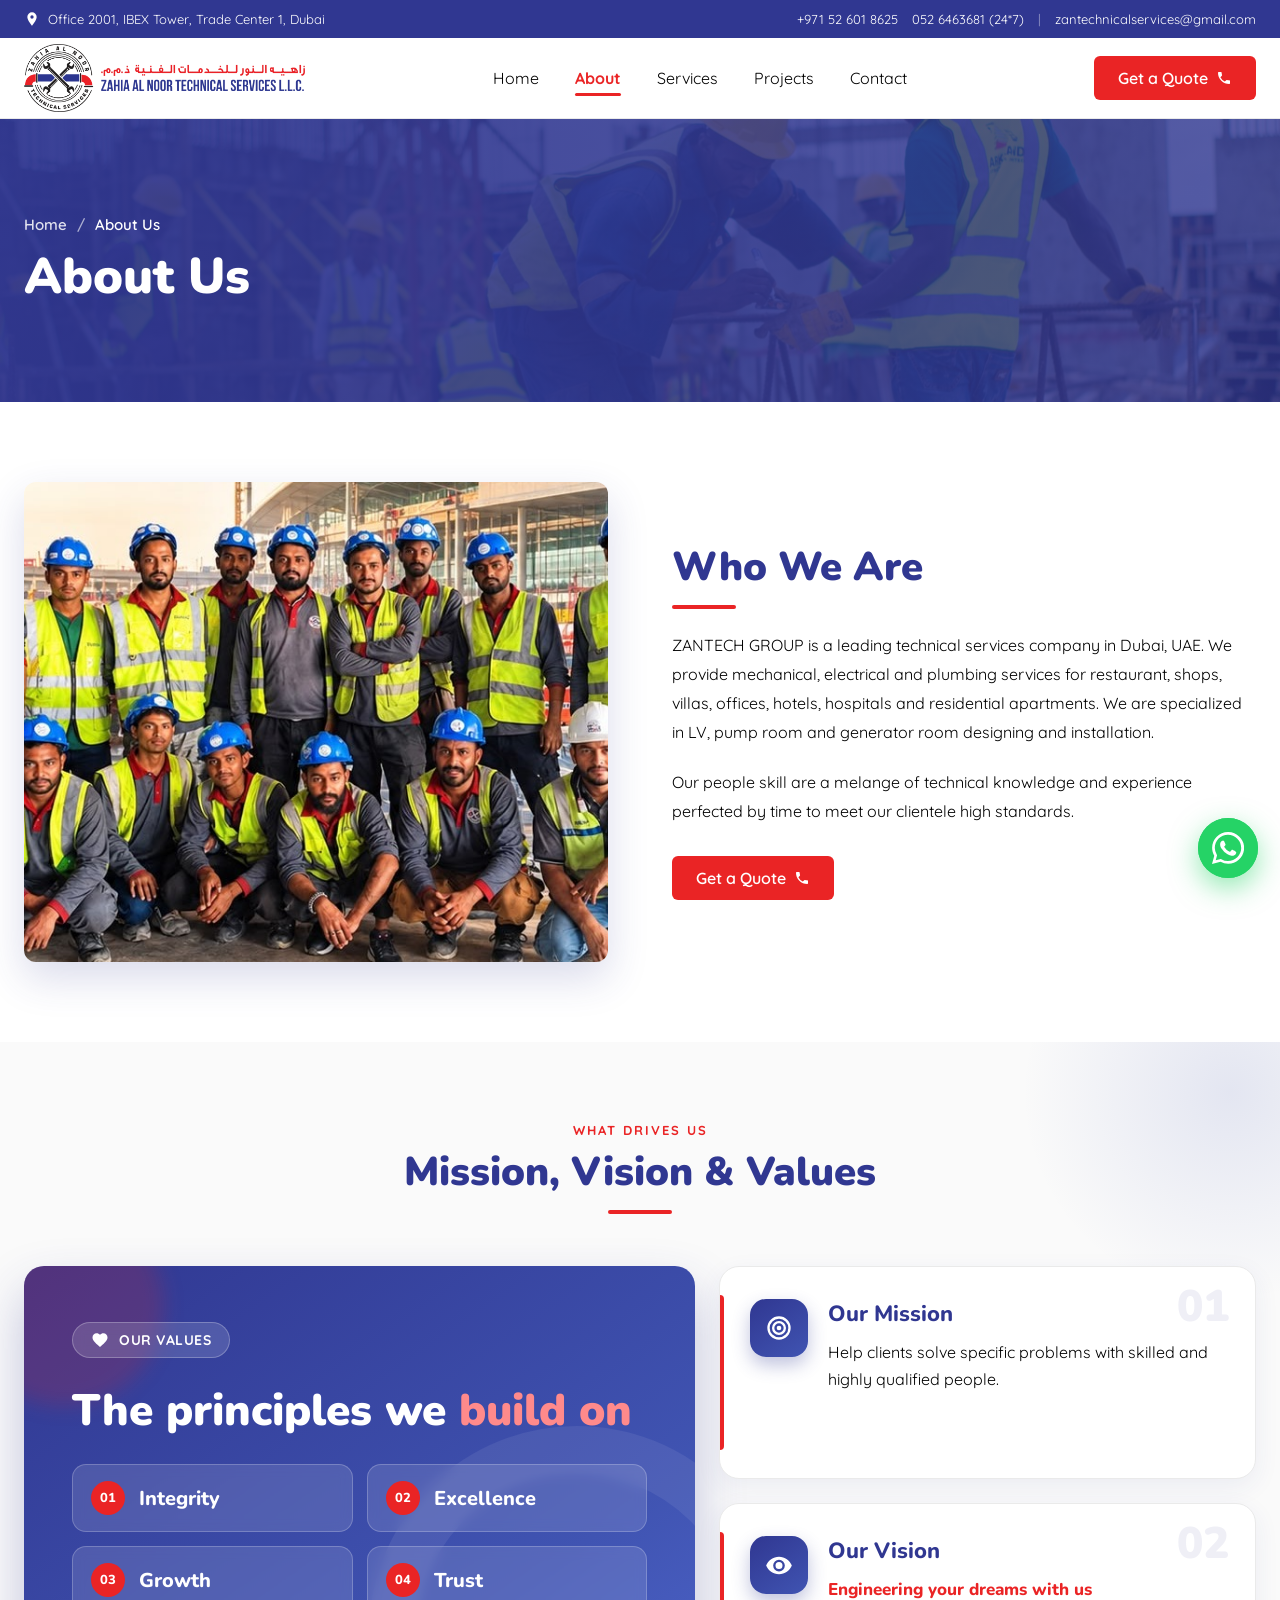
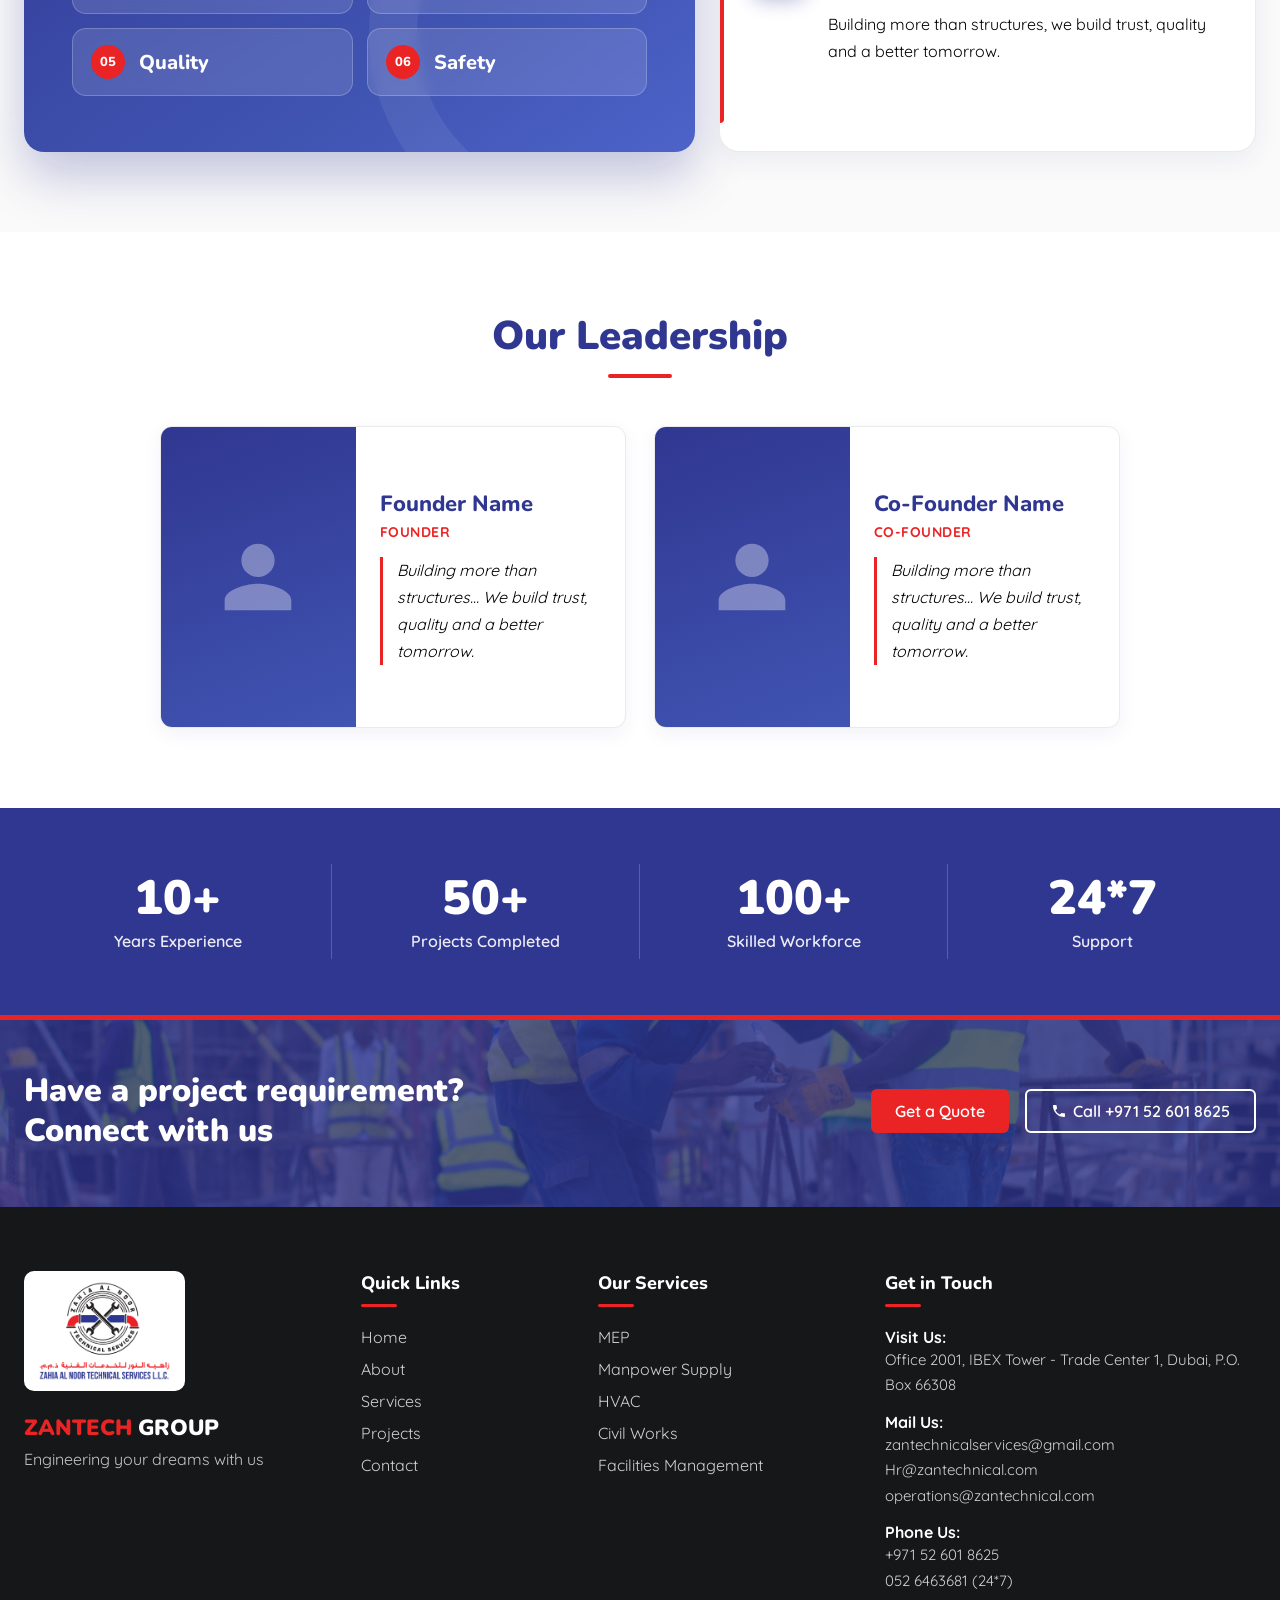
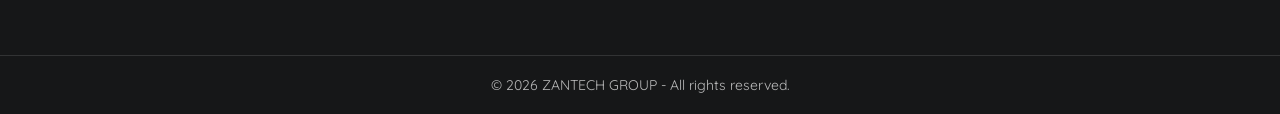
==== about.html @ af5ba71d "Add ZANTECH GROUP website: home, about, services, projects, contact pages Co-Authored-By: Claude Son" ====
<!DOCTYPE html>
<html lang="en">
<head>
  <meta charset="UTF-8">
  <meta name="viewport" content="width=device-width, initial-scale=1">
  <title>About Us | ZANTECH GROUP</title>
  <link rel="preconnect" href="https://fonts.googleapis.com">
  <link rel="preconnect" href="https://fonts.gstatic.com" crossorigin>
  <link href="https://fonts.googleapis.com/css2?family=Nunito:wght@800;900&family=Quicksand:wght@400;600;700&display=swap" rel="stylesheet">
  <link rel="stylesheet" href="home.css">
  <link rel="stylesheet" href="about.css">
</head>
<body>

  <!-- TOP UTILITY BAR -->
  <div class="topbar">
    <div class="container topbar-inner">
      <div class="topbar-left">
        <svg viewBox="0 0 24 24" aria-hidden="true"><path d="M12 2a7 7 0 0 0-7 7c0 5 7 13 7 13s7-8 7-13a7 7 0 0 0-7-7zm0 9.5A2.5 2.5 0 1 1 12 6.5a2.5 2.5 0 0 1 0 5z"/></svg>
        <span>Office 2001, IBEX Tower, Trade Center 1, Dubai</span>
      </div>
      <div class="topbar-right">
        <a href="tel:+971526018625">+971 52 601 8625</a>
        <a href="tel:0526463681">052 6463681 (24*7)</a>
        <span class="sep">|</span>
        <a href="mailto:zantechnicalservices@gmail.com">zantechnicalservices@gmail.com</a>
      </div>
      <a class="topbar-mobile" href="tel:+971526018625">
        <svg viewBox="0 0 24 24" aria-hidden="true"><path d="M6.6 10.8a15 15 0 0 0 6.6 6.6l2.2-2.2a1 1 0 0 1 1-.25 11.4 11.4 0 0 0 3.6.57 1 1 0 0 1 1 1V20a1 1 0 0 1-1 1A17 17 0 0 1 3 4a1 1 0 0 1 1-1h3.5a1 1 0 0 1 1 1c0 1.25.2 2.45.57 3.6a1 1 0 0 1-.25 1z"/></svg>
        +971 52 601 8625
      </a>
    </div>
  </div>

  <!-- MAIN NAVBAR -->
  <header class="navbar">
    <div class="container nav-inner">

      <button class="hamburger" id="openMenu" aria-label="Open menu" aria-controls="drawer" aria-expanded="false">
        <span></span><span></span><span></span>
      </button>

      <a href="home.html" class="brand" aria-label="ZANTECH GROUP home">
        <img src="images/Zahia_Al_noor_Logo_Horizontal.png" alt="Zahia Al Noor Technical Services L.L.C." class="logo">
      </a>

      <nav class="menu" aria-label="Main">
        <a href="home.html">Home</a>
        <a href="about.html" class="active">About</a>
        <a href="services.html">Services</a>
        <a href="projects.html">Projects</a>
        <a href="contact.html">Contact</a>
      </nav>

      <a href="contact.html" class="cta">
        <span>Get a Quote</span>
        <svg viewBox="0 0 24 24" aria-hidden="true"><path d="M6.6 10.8a15 15 0 0 0 6.6 6.6l2.2-2.2a1 1 0 0 1 1-.25 11.4 11.4 0 0 0 3.6.57 1 1 0 0 1 1 1V20a1 1 0 0 1-1 1A17 17 0 0 1 3 4a1 1 0 0 1 1-1h3.5a1 1 0 0 1 1 1c0 1.25.2 2.45.57 3.6a1 1 0 0 1-.25 1z"/></svg>
      </a>
    </div>
  </header>

  <!-- PAGE BANNER -->
  <section class="page-banner" style="--img:url('images/slide-1-mep.jpg')">
    <div class="container">
      <nav class="crumbs" aria-label="Breadcrumb"><a href="home.html">Home</a><span>/</span>About Us</nav>
      <h1>About Us</h1>
    </div>
  </section>

  <!-- WHO WE ARE -->
  <section class="who">
    <div class="container who-grid">
      <div class="who-img"><img src="images/team-sharjah.jpg" alt="ZANTECH team in safety vests and helmets at Sharjah International Airport" loading="lazy"></div>
      <div class="who-copy">
        <h2 class="sec-title left">Who We Are</h2>
        <span class="underline left"></span>
        <p>ZANTECH GROUP is a leading technical services company in Dubai, UAE. We provide mechanical, electrical and plumbing services for restaurant, shops, villas, offices, hotels, hospitals and residential apartments. We are specialized in LV, pump room and generator room designing and installation.</p>
        <p>Our people skill are a melange of technical knowledge and experience perfected by time to meet our clientele high standards.</p>
        <a href="contact.html" class="cta"><span>Get a Quote</span><svg viewBox="0 0 24 24" aria-hidden="true"><path d="M6.6 10.8a15 15 0 0 0 6.6 6.6l2.2-2.2a1 1 0 0 1 1-.25 11.4 11.4 0 0 0 3.6.57 1 1 0 0 1 1 1V20a1 1 0 0 1-1 1A17 17 0 0 1 3 4a1 1 0 0 1 1-1h3.5a1 1 0 0 1 1 1c0 1.25.2 2.45.57 3.6a1 1 0 0 1-.25 1z"/></svg></a>
      </div>
    </div>
  </section>

  <!-- MISSION VISION VALUES -->
  <section class="mvv">
    <div class="container">
      <span class="eyebrow">What drives us</span>
      <h2 class="sec-title">Mission, Vision &amp; Values</h2>
      <span class="underline"></span>

      <div class="mvv-modern">

        <article class="vision-feature">
          <span class="v-label"><svg viewBox="0 0 24 24" aria-hidden="true"><path d="M12 21.35 10.55 20C5.4 15.24 2 12.1 2 8.5 2 5.4 4.4 3 7.5 3c1.74 0 3.41.81 4.5 2.09C13.09 3.81 14.76 3 16.5 3 19.6 3 22 5.4 22 8.5c0 3.6-3.4 6.74-8.55 11.5z"/></svg>Our Values</span>
          <h3>The principles we <em>build on</em></h3>
          <ul class="values-grid">
            <li><span>01</span>Integrity</li>
            <li><span>02</span>Excellence</li>
            <li><span>03</span>Growth</li>
            <li><span>04</span>Trust</li>
            <li><span>05</span>Quality</li>
            <li><span>06</span>Safety</li>
          </ul>
        </article>

        <article class="mv-card">
          <span class="mv-num">01</span>
          <div class="mv-icon"><svg viewBox="0 0 24 24" aria-hidden="true"><path d="M12 2a10 10 0 1 0 10 10A10 10 0 0 0 12 2zm0 18a8 8 0 1 1 8-8 8 8 0 0 1-8 8zm0-14a6 6 0 1 0 6 6 6 6 0 0 0-6-6zm0 10a4 4 0 1 1 4-4 4 4 0 0 1-4 4zm0-6a2 2 0 1 0 2 2 2 2 0 0 0-2-2z"/></svg></div>
          <div>
            <h3>Our Mission</h3>
            <p>Help clients solve specific problems with skilled and highly qualified people.</p>
          </div>
        </article>

        <article class="mv-card">
          <span class="mv-num">02</span>
          <div class="mv-icon"><svg viewBox="0 0 24 24" aria-hidden="true"><path d="M12 5C7 5 2.7 8.1 1 12.5 2.7 16.9 7 20 12 20s9.3-3.1 11-7.5C21.3 8.1 17 5 12 5zm0 12.5a5 5 0 1 1 5-5 5 5 0 0 1-5 5zm0-8a3 3 0 1 0 3 3 3 3 0 0 0-3-3z"/></svg></div>
          <div>
            <h3>Our Vision</h3>
            <p class="lead">Engineering your dreams with us</p>
            <p>Building more than structures, we build trust, quality and a better tomorrow.</p>
          </div>
        </article>

      </div>
    </div>
  </section>

  <!-- LEADERSHIP -->
  <section class="leaders">
    <div class="container">
      <h2 class="sec-title">Our Leadership</h2>
      <span class="underline"></span>
      <div class="leader-grid">
        <article class="leader-card">
          <div class="leader-photo" style="--img:url('images/leader-1.jpg')">
            <svg viewBox="0 0 24 24" aria-hidden="true"><path d="M12 12a5 5 0 1 0-5-5 5 5 0 0 0 5 5zm0 2c-3.3 0-10 1.700-10 5v3h20v-3c0-3.300-6.700-5-10-5z"/></svg>
          </div>
          <div class="leader-body">
            <h3>Founder Name</h3>
            <span class="leader-role">Founder</span>
            <blockquote>Building more than structures&hellip; We build trust, quality and a better tomorrow.</blockquote>
          </div>
        </article>
        <article class="leader-card">
          <div class="leader-photo" style="--img:url('images/leader-2.jpg')">
            <svg viewBox="0 0 24 24" aria-hidden="true"><path d="M12 12a5 5 0 1 0-5-5 5 5 0 0 0 5 5zm0 2c-3.3 0-10 1.700-10 5v3h20v-3c0-3.300-6.700-5-10-5z"/></svg>
          </div>
          <div class="leader-body">
            <h3>Co-Founder Name</h3>
            <span class="leader-role">Co-Founder</span>
            <blockquote>Building more than structures&hellip; We build trust, quality and a better tomorrow.</blockquote>
          </div>
        </article>
      </div>
    </div>
  </section>

  <!-- STATS STRIP -->
  <section class="stats">
    <div class="container stats-grid">
      <div class="stat"><strong>10+</strong><span>Years Experience</span></div>
      <div class="stat"><strong>50+</strong><span>Projects Completed</span></div>
      <div class="stat"><strong>100+</strong><span>Skilled Workforce</span></div>
      <div class="stat"><strong>24*7</strong><span>Support</span></div>
    </div>
  </section>

  <!-- CONTACT CTA BANNER -->
  <section class="cta-banner">
    <div class="container cta-banner-inner">
      <h2>Have a project requirement? <span>Connect with us</span></h2>
      <div class="cta-banner-btns">
        <a href="contact.html" class="cta"><span>Get a Quote</span></a>
        <a href="tel:+971526018625" class="btn-outline"><svg viewBox="0 0 24 24" aria-hidden="true"><path d="M6.6 10.8a15 15 0 0 0 6.6 6.6l2.2-2.2a1 1 0 0 1 1-.25 11.4 11.4 0 0 0 3.6.57 1 1 0 0 1 1 1V20a1 1 0 0 1-1 1A17 17 0 0 1 3 4a1 1 0 0 1 1-1h3.5a1 1 0 0 1 1 1c0 1.25.2 2.45.57 3.6a1 1 0 0 1-.25 1z"/></svg>&nbsp;Call +971 52 601 8625</a>
      </div>
    </div>
  </section>

  <!-- FOOTER -->
  <footer class="footer">
    <div class="container footer-grid">
      <div class="f-col f-brand">
        <a href="home.html" class="f-logo"><img src="images/Zahia_Al_noor_Logo.png" alt="Zahia Al Noor Technical Services L.L.C."></a>
        <h3 class="f-name"><span class="red">ZANTECH</span> GROUP</h3>
        <p>Engineering your dreams with us</p>
      </div>
      <div class="f-col">
        <h4>Quick Links</h4>
        <ul>
          <li><a href="home.html">Home</a></li>
          <li><a href="about.html">About</a></li>
          <li><a href="services.html">Services</a></li>
          <li><a href="projects.html">Projects</a></li>
          <li><a href="contact.html">Contact</a></li>
        </ul>
      </div>
      <div class="f-col">
        <h4>Our Services</h4>
        <ul>
          <li><a href="services.html">MEP</a></li>
          <li><a href="services.html">Manpower Supply</a></li>
          <li><a href="services.html">HVAC</a></li>
          <li><a href="services.html">Civil Works</a></li>
          <li><a href="services.html">Facilities Management</a></li>
        </ul>
      </div>
      <div class="f-col">
        <h4>Get in Touch</h4>
        <div class="f-contact">
          <strong>Visit Us:</strong>
          <p>Office 2001, IBEX Tower - Trade Center 1, Dubai, P.O. Box 66308</p>
          <strong>Mail Us:</strong>
          <p><a href="mailto:zantechnicalservices@gmail.com">zantechnicalservices@gmail.com</a><br>
             <a href="mailto:Hr@zantechnical.com">Hr@zantechnical.com</a><br>
             <a href="mailto:operations@zantechnical.com">operations@zantechnical.com</a></p>
          <strong>Phone Us:</strong>
          <p><a href="tel:+971526018625">+971 52 601 8625</a><br>
             <a href="tel:0526463681">052 6463681 (24*7)</a></p>
        </div>
      </div>
    </div>
    <div class="f-bottom"><div class="container">&copy; 2026 ZANTECH GROUP - All rights reserved.</div></div>
  </footer>

  <!-- FLOATING WHATSAPP -->
  <a href="https://wa.me/971526018625" class="wa-float" target="_blank" rel="noopener" aria-label="Chat on WhatsApp">
    <svg viewBox="0 0 24 24" aria-hidden="true"><path d="M20.5 3.5A11.800 11.800 0 0 0 12 0C5.400 0 .1 5.300.1 11.900c0 2.100.5 4.100 1.600 5.900L0 24l6.400-1.700a11.900 11.900 0 0 0 5.700 1.500h.1c6.500 0 11.900-5.300 11.900-11.900 0-3.200-1.200-6.200-3.600-8.400zM12 21.800a9.900 9.900 0 0 1-5-1.400l-.4-.2-3.800 1 1-3.700-.2-.4a9.800 9.800 0 0 1-1.500-5.200c0-5.400 4.400-9.800 9.900-9.800 2.600 0 5.100 1 7 2.900a9.800 9.800 0 0 1 2.900 7c0 5.400-4.500 9.800-9.900 9.800zm5.400-7.400c-.3-.1-1.800-.9-2-1-.3-.1-.5-.1-.7.1-.2.300-.8 1-.9 1.200-.2.200-.3.200-.6.100a8 8 0 0 1-4-3.500c-.3-.5.300-.5.900-1.600.1-.2 0-.4 0-.5l-.9-2.100c-.2-.5-.5-.5-.7-.5h-.6c-.2 0-.5.100-.8.400-.3.300-1 1-1 2.500s1.100 2.900 1.200 3.100c.2.200 2.100 3.200 5.100 4.500 1.900.8 2.600.9 3.500.7.600-.1 1.800-.7 2-1.400.3-.7.3-1.300.2-1.400-.1-.2-.3-.3-.6-.4z"/></svg>
  </a>

  <!-- MOBILE DRAWER -->
  <div class="overlay" id="overlay"></div>
  <aside class="drawer" id="drawer" aria-hidden="true">
    <div class="drawer-head">
      <img src="images/Zahia_Al_noor_Logo_Horizontal.png" alt="Zahia Al Noor Technical Services L.L.C." class="logo">
      <button class="close" id="closeMenu" aria-label="Close menu">&times;</button>
    </div>
    <nav class="drawer-menu">
      <a href="home.html">Home</a>
      <a href="about.html" class="active">About</a>
      <a href="services.html">Services</a>
      <a href="projects.html">Projects</a>
      <a href="contact.html">Contact</a>
    </nav>
    <a href="contact.html" class="cta cta-full">
      <span>Get a Quote</span>
      <svg viewBox="0 0 24 24" aria-hidden="true"><path d="M6.6 10.8a15 15 0 0 0 6.6 6.6l2.2-2.2a1 1 0 0 1 1-.25 11.4 11.4 0 0 0 3.6.57 1 1 0 0 1 1 1V20a1 1 0 0 1-1 1A17 17 0 0 1 3 4a1 1 0 0 1 1-1h3.5a1 1 0 0 1 1 1c0 1.25.2 2.45.57 3.6a1 1 0 0 1-.25 1z"/></svg>
    </a>
  </aside>

  <script>
    const drawer = document.getElementById('drawer');
    const overlay = document.getElementById('overlay');
    const openBtn = document.getElementById('openMenu');
    function setMenu(open) {
      drawer.classList.toggle('open', open);
      overlay.classList.toggle('open', open);
      drawer.setAttribute('aria-hidden', String(!open));
      openBtn.setAttribute('aria-expanded', String(open));
      document.body.style.overflow = open ? 'hidden' : '';
    }
    openBtn.addEventListener('click', () => setMenu(true));
    document.getElementById('closeMenu').addEventListener('click', () => setMenu(false));
    overlay.addEventListener('click', () => setMenu(false));
    document.addEventListener('keydown', e => { if (e.key === 'Escape') setMenu(false); });
  </script>
</body>
</html>
---- home.css ----
:root {
  --primary: #303791;
  --secondary: #EA2425;
  --accent: #4054B2;
  --text: #000;
  --white: #fff;
  --border: #EAEAEA;
  --soft: #FAFAFA;
  --dark: #161718;
}

* { box-sizing: border-box; margin: 0; padding: 0; }
body { font-family: 'Quicksand', sans-serif; font-size: 16px; color: var(--text); background: var(--soft); min-height: 100vh; }
a { text-decoration: none; color: inherit; }
svg { fill: currentColor; width: 16px; height: 16px; flex: none; }
.container { max-width: 1280px; margin: 0 auto; padding: 0 24px; }

/* Top bar */
.topbar { background: var(--primary); color: var(--white); font-size: 13px; }
.topbar-inner { display: flex; justify-content: space-between; align-items: center; min-height: 38px; gap: 16px; }
.topbar-left, .topbar-right { display: flex; align-items: center; gap: 14px; }
.topbar-left { gap: 8px; }
.topbar-right a:hover { text-decoration: underline; }
.sep { opacity: .5; }
.topbar-mobile { display: none; align-items: center; gap: 8px; }

/* Navbar */
.navbar { position: sticky; top: 0; z-index: 50; background: var(--white); border-bottom: 1px solid var(--border); }
.nav-inner { display: flex; align-items: center; justify-content: space-between; height: 80px; overflow: visible; gap: 24px; }

.brand { display: flex; align-items: center; flex: none; }
.logo { height: 68px; width: auto; display: block; }

.menu { display: flex; align-items: center; gap: 36px; }
.menu a { position: relative; display: inline-flex; align-items: center; gap: 4px; padding: 8px 0; font-weight: 400; color: var(--text); transition: color .2s; }
.menu a:hover { color: var(--primary); font-weight: 800; }
.menu a.active { color: var(--secondary); font-weight: 800; }
.menu a.active::after { content: ""; position: absolute; left: 0; right: 0; bottom: 0; height: 3px; background: var(--secondary); border-radius: 2px; }
.menu a.active:hover { color: var(--secondary); }

.cta { display: inline-flex; align-items: center; justify-content: center; gap: 8px; background: var(--secondary); color: var(--white); font-weight: 600; padding: 12px 24px; border-radius: 6px; white-space: nowrap; transition: background .2s; }
.cta:hover { background: var(--primary); }

.hamburger { display: none; background: none; border: 0; width: 44px; height: 44px; cursor: pointer; flex-direction: column; justify-content: center; align-items: center; gap: 5px; }
.hamburger span { width: 24px; height: 2px; background: var(--primary); border-radius: 2px; }

/* Drawer */
.overlay { position: fixed; inset: 0; background: rgba(22,23,24,.5); opacity: 0; visibility: hidden; transition: .3s; z-index: 90; }
.overlay.open { opacity: 1; visibility: visible; }
.drawer { position: fixed; top: 0; right: 0; height: 100%; width: min(320px, 85vw); background: var(--white); z-index: 100; transform: translateX(100%); transition: transform .3s ease; display: flex; flex-direction: column; padding: 20px 24px 24px; }
.drawer.open { transform: none; }
.drawer-head { display: flex; justify-content: space-between; align-items: center; padding-bottom: 16px; border-bottom: 1px solid var(--border); }
.drawer-head .close { background: none; border: 0; font-size: 34px; line-height: 1; cursor: pointer; color: var(--dark); }
.drawer-menu { display: flex; flex-direction: column; margin-top: 8px; flex: 1; }
.drawer-menu a { padding: 16px 0; border-bottom: 1px solid var(--border); font-size: 17px; }
.drawer-menu a:hover { color: var(--primary); font-weight: 800; }
.drawer-menu a.active { color: var(--secondary); font-weight: 800; }
.cta-full { width: 100%; }

/* Tablet */
@media (max-width: 1024px) {
  .container { padding: 0 20px; }
  .topbar-left { display: none; }
  .topbar-inner { justify-content: flex-end; }
  .nav-inner { gap: 12px; }
  .logo { height: 58px; }
  .menu { gap: 20px; font-size: 15px; }
  .cta { padding: 10px 16px; font-size: 15px; }
}

/* Small tablet: menu collapses into the drawer, CTA stays visible */
@media (max-width: 991px) {
  .hamburger { display: flex; margin-left: -10px; }
  .menu { display: none; }
  .brand { margin-right: auto; }
}

/* Mobile */
@media (max-width: 767px) {
  .topbar-left, .topbar-right { display: none; }
  .topbar-mobile { display: inline-flex; margin: 0 auto; }
  .topbar-inner { min-height: 34px; }
  .nav-inner { height: 64px; position: relative; justify-content: center; }
  .hamburger { position: absolute; left: 12px; margin-left: 0; }
  .navbar .cta { display: none; }
  .brand { margin: 0 auto; }
  .logo { height: 50px; }
}

/* ===== HERO SLIDER ===== */
.hero { position: relative; height: calc(100vh - 118px); min-height: 560px; max-height: 760px; overflow: hidden; background: var(--primary); }
.slides, .slide { position: absolute; inset: 0; }
.slide { opacity: 0; visibility: hidden; transition: opacity .8s ease, visibility .8s; background: linear-gradient(135deg, #303791, #4054B2 60%, #161718); }
.slide::before { content: ""; position: absolute; inset: 0; background-image: var(--img); background-size: cover; background-position: center; transform: scale(1.06); transition: transform 6s ease-out; }
.slide::after { content: ""; position: absolute; inset: 0; background: linear-gradient(90deg, rgba(48,55,145,.92) 0%, rgba(48,55,145,.78) 40%, rgba(48,55,145,0) 100%); }
.slide.active { opacity: 1; visibility: visible; z-index: 1; }
.slide.active::before { transform: scale(1); }
.slide-inner { position: relative; z-index: 2; height: 100%; display: flex; align-items: center; }
.slide-copy { width: 50%; color: var(--white); padding-bottom: 40px; }
.tag { display: inline-block; background: var(--secondary); color: var(--white); font-weight: 700; font-size: 13px; letter-spacing: 1px; text-transform: uppercase; padding: 8px 18px; border-radius: 999px; margin-bottom: 22px; }
.slide-copy h1, .slide-copy h2 { font-family: 'Nunito', sans-serif; font-weight: 900; font-size: 56px; line-height: 1.1; margin-bottom: 20px; }
.slide-copy p { font-size: 16px; line-height: 1.7; max-width: 560px; margin-bottom: 32px; }
.slide-btns { display: flex; gap: 16px; flex-wrap: wrap; }
.btn-outline { display: inline-flex; align-items: center; justify-content: center; border: 2px solid var(--white); color: var(--white); font-weight: 600; padding: 10px 24px; border-radius: 6px; transition: .2s; }
.btn-outline:hover { background: var(--white); color: var(--primary); }
.slide-copy .cta:hover { background: var(--white); color: var(--secondary); }
.slide.active .slide-copy > * { animation: rise .7s ease both; }
.slide.active .slide-copy > :nth-child(2) { animation-delay: .1s; }
.slide.active .slide-copy > :nth-child(3) { animation-delay: .2s; }
.slide.active .slide-copy > :nth-child(4) { animation-delay: .3s; }
@keyframes rise { from { opacity: 0; transform: translateY(20px); } to { opacity: 1; transform: none; } }

.hero-controls { position: absolute; left: 50%; bottom: 32px; transform: translateX(-50%); z-index: 5; display: flex; align-items: center; gap: 12px; width: 100%; max-width: 1280px; }
.arrow { width: 46px; height: 46px; border-radius: 50%; border: 2px solid var(--white); background: transparent; color: var(--white); cursor: pointer; display: grid; place-items: center; transition: .2s; }
.arrow svg { width: 24px; height: 24px; }
.arrow:hover { background: var(--secondary); border-color: var(--secondary); }
.dots { display: flex; gap: 10px; margin-left: 12px; }
.dot { width: 12px; height: 12px; border-radius: 50%; border: 0; background: rgba(255,255,255,.55); cursor: pointer; padding: 0; transition: .2s; }
.dot.active { background: var(--secondary); width: 30px; border-radius: 999px; }

@media (max-width: 1024px) {
  .hero { height: 600px; }
  .slide-copy { width: 65%; }
  .slide-copy h1, .slide-copy h2 { font-size: 44px; }
}
@media (max-width: 767px) {
  .hero { height: clamp(560px, calc(100svh - 98px), 720px); min-height: 560px; max-height: none; }
  .slide::after { background: linear-gradient(180deg, rgba(22,23,24,.72), rgba(48,55,145,.82)); }
  .slide-inner { justify-content: center; text-align: center; }
  .slide-copy { width: 100%; padding: 24px 0 60px; }
  .slide-copy h1, .slide-copy h2 { font-size: 32px; }
  .slide-copy p { font-size: 15px; margin-left: auto; margin-right: auto; margin-bottom: 24px; }
  .slide-btns { flex-direction: column; }
  .slide-btns .cta, .slide-btns .btn-outline { width: 100%; }
  .arrow { display: none; }
  .hero-controls { justify-content: center; bottom: 20px; }
  .dots { margin-left: 0; }
}

.slide-1::before { background-position: 70% center; }
.slide-3::before { background-position: 70% center; }

/* ===== SHARED SECTION HEADINGS ===== */
.sec-title { font-family: 'Nunito', sans-serif; font-weight: 900; color: var(--primary); font-size: 40px; line-height: 1.2; text-align: center; }
.underline { display: block; width: 64px; height: 4px; background: var(--secondary); border-radius: 2px; margin: 14px auto 0; }
.sec-sub { text-align: center; color: var(--text); margin-top: 18px; }

/* ===== SISTER CONCERNS ===== */
.concerns { background: var(--white); padding: 80px 0; text-align: center; }
.concern-strip { list-style: none; display: flex; justify-content: space-between; align-items: center; gap: 24px; margin-top: 44px; }
.concern-strip li { flex: 1; display: flex; justify-content: center; }
.wm { font-family: 'Nunito', sans-serif; font-weight: 900; font-size: 30px; color: #9a9a9a; filter: grayscale(1); opacity: .85; transition: .25s; display: inline-flex; flex-direction: column; align-items: center; line-height: 1.1; letter-spacing: 1px; }
.wm small { font-size: 11px; font-weight: 700; letter-spacing: .5px; }
.wm-zehak { font-weight: 800; letter-spacing: 0; }
.wm-g { font-size: 36px; }
.concern-strip li:hover .wm { color: var(--primary); opacity: 1; }

/* ===== SERVICES ===== */
.services { background: var(--soft); padding: 80px 0; }
.service-grid { display: grid; grid-template-columns: repeat(5, 1fr); gap: 20px; margin-top: 48px; }
.svc-card { background: var(--white); border: 1px solid var(--border); border-radius: 12px; padding: 24px; box-shadow: 0 6px 20px rgba(48,55,145,.06); display: flex; flex-direction: column; transition: transform .25s, box-shadow .25s; }
.svc-card:hover { transform: translateY(-4px); box-shadow: 0 12px 28px rgba(48,55,145,.14); }
.svc-icon { width: 56px; height: 56px; border-radius: 50%; background: var(--primary); color: var(--white); display: grid; place-items: center; margin-bottom: 18px; }
.svc-icon svg { width: 26px; height: 26px; }
.svc-card h3 { font-family: 'Nunito', sans-serif; font-weight: 800; color: var(--primary); font-size: 19px; line-height: 1.25; margin-bottom: 10px; }
.svc-card p { font-size: 14px; line-height: 1.6; margin-bottom: 12px; }
.svc-card ul { list-style: none; font-size: 14px; line-height: 1.5; margin-bottom: 20px; flex: 1; }
.svc-card li { position: relative; padding-left: 18px; margin-bottom: 6px; }
.svc-card li::before { content: ""; position: absolute; left: 0; top: .5em; width: 7px; height: 7px; border-radius: 50%; background: var(--secondary); }
.svc-card ul.two-col { display: grid; grid-template-columns: 1fr 1fr; column-gap: 8px; }
.svc-card ul.two-col li { padding-left: 14px; font-size: 13px; }
.svc-card ul.two-col li::before { width: 6px; height: 6px; }
.learn { color: var(--secondary); font-weight: 700; margin-top: auto; }
.learn:hover { text-decoration: underline; }

@media (max-width: 1199px) {
  .service-grid { grid-template-columns: repeat(2, 1fr); }
  .svc-card:last-child { grid-column: 1 / -1; }
  .svc-card ul.two-col li { font-size: 14px; }
}
@media (max-width: 1024px) {
  .concern-strip { gap: 12px; }
  .wm { font-size: 24px; }
  .wm-g { font-size: 28px; }
}
@media (max-width: 767px) {
  .sec-title { font-size: 28px; }
  .concerns, .services { padding: 56px 0; }
  .concern-strip { flex-wrap: wrap; justify-content: center; gap: 28px 0; margin-top: 32px; }
  .concern-strip li { flex: 0 0 50%; }
  .concern-strip li:last-child { flex-basis: 100%; }
  .service-grid { grid-template-columns: 1fr; margin-top: 32px; }
}

/* ===== ABOUT ===== */
.about { background: var(--white); padding: 80px 0; }
.about-grid { display: grid; grid-template-columns: 1fr 1fr; gap: 64px; align-items: center; }
.about-img img { width: 100%; height: 460px; object-fit: cover; border-radius: 12px; display: block; box-shadow: 0 16px 40px rgba(48,55,145,.18); }
.sec-title.left { text-align: left; }
.underline.left { margin-left: 0; margin-right: 0; }
.about-copy p { margin: 24px 0; font-size: 16px; line-height: 1.8; }
.checks { list-style: none; margin-bottom: 32px; }
.checks li { display: flex; align-items: center; gap: 12px; padding: 8px 0; font-weight: 600; }
.checks svg { width: 22px; height: 22px; color: var(--secondary); }

/* ===== PROJECTS ===== */
.projects { background: var(--soft); padding: 80px 0; }
.proj-grid { display: grid; grid-template-columns: repeat(3, 1fr); gap: 24px; margin-top: 48px; }
.proj-card { background: var(--white); border: 1px solid var(--border); border-radius: 12px; overflow: hidden; box-shadow: 0 6px 20px rgba(48,55,145,.06); transition: transform .25s, box-shadow .25s; }
.proj-card:hover { transform: translateY(-4px); box-shadow: 0 12px 28px rgba(48,55,145,.14); }
.proj-img { position: relative; height: 220px; background: linear-gradient(135deg, #303791, #4054B2); overflow: hidden; }
.proj-img::before { content: ""; position: absolute; inset: 0; background-image: var(--img); background-size: cover; background-position: center; transition: transform .5s; }
.proj-card:hover .proj-img::before { transform: scale(1.06); }
.proj-tag { position: absolute; left: 16px; top: 16px; z-index: 1; background: var(--secondary); color: var(--white); font-weight: 700; font-size: 12px; letter-spacing: .5px; text-transform: uppercase; padding: 6px 14px; border-radius: 999px; }
.proj-body { padding: 22px 24px 26px; }
.proj-body h3 { font-family: 'Nunito', sans-serif; font-weight: 800; color: var(--primary); font-size: 20px; margin-bottom: 8px; }
.proj-loc { display: inline-flex; align-items: center; gap: 6px; font-size: 13px; font-weight: 600; color: var(--accent); margin-bottom: 10px; }
.proj-body p { font-size: 15px; line-height: 1.6; }
.proj-more { text-align: center; margin-top: 44px; }

/* ===== CTA BANNER ===== */
.cta-banner { background: var(--primary); color: var(--white); padding: 56px 0; }
.cta-banner-inner { display: flex; align-items: center; justify-content: space-between; gap: 32px; }
.cta-banner h2 { font-family: 'Nunito', sans-serif; font-weight: 900; font-size: 32px; line-height: 1.25; }
.cta-banner h2 span { display: block; }
.cta-banner-btns { display: flex; gap: 16px; flex-wrap: wrap; }
.cta-banner .btn-outline svg { margin-right: 2px; }
.cta-banner .cta:hover { background: var(--white); color: var(--secondary); }

/* ===== FOOTER ===== */
.footer { background: var(--dark); color: var(--white); }
.footer-grid { display: grid; grid-template-columns: 1.2fr .8fr 1fr 1.5fr; gap: 40px; padding: 64px 24px 48px; }
.f-logo { display: inline-block; background: var(--white); border-radius: 10px; padding: 10px 14px; margin-bottom: 18px; }
.f-logo img { height: 100px; width: auto; display: block; }
.f-name { font-family: 'Nunito', sans-serif; font-weight: 900; font-size: 22px; margin-bottom: 6px; }
.f-brand p { color: rgba(255,255,255,.75); }
.f-col h4 { font-family: 'Nunito', sans-serif; font-weight: 800; font-size: 18px; margin-bottom: 20px; position: relative; padding-bottom: 12px; }
.f-col h4::after { content: ""; position: absolute; left: 0; bottom: 0; width: 36px; height: 3px; background: var(--secondary); border-radius: 2px; }
.f-col ul { list-style: none; }
.f-col li { margin-bottom: 12px; }
.f-col a { color: rgba(255,255,255,.8); transition: color .2s; }
.f-col a:hover { color: var(--secondary); }
.f-contact strong { display: block; margin-top: 4px; font-weight: 700; }
.f-contact p { color: rgba(255,255,255,.8); line-height: 1.7; margin-bottom: 14px; font-size: 15px; word-break: break-word; }
.f-bottom { border-top: 1px solid rgba(255,255,255,.12); padding: 20px 0; text-align: center; font-size: 14px; color: rgba(255,255,255,.7); }
.red { color: var(--secondary); }

@media (max-width: 1024px) {
  .about-grid { gap: 40px; }
  .about-img img { height: 380px; }
  .proj-grid { grid-template-columns: repeat(2, 1fr); }
  .cta-banner h2 { font-size: 28px; }
  .footer-grid { grid-template-columns: 1fr 1fr; }
}
@media (max-width: 767px) {
  .about, .projects { padding: 56px 0; }
  .about-grid { grid-template-columns: 1fr; }
  .about-img img { height: 260px; }
  .about-copy .cta { width: 100%; }
  .proj-grid { grid-template-columns: 1fr; margin-top: 32px; }
  .proj-img { height: 200px; }
  .proj-more .cta { width: 100%; }
  .cta-banner { padding: 44px 0; text-align: center; }
  .cta-banner-inner { flex-direction: column; }
  .cta-banner h2 { font-size: 24px; }
  .cta-banner-btns { flex-direction: column; width: 100%; }
  .cta-banner-btns .cta, .cta-banner-btns .btn-outline { width: 100%; }
  .footer-grid { grid-template-columns: 1fr; padding: 48px 20px 32px; gap: 32px; }
}

/* ===== SUPPORT BANNER ===== */
.support-banner { position: relative; background: var(--primary); color: var(--white); padding: 72px 0; overflow: hidden; }
.support-banner::before { content: ""; position: absolute; inset: 0; background-image: var(--img); background-size: cover; background-position: center 40%; }
.support-banner::after { content: ""; position: absolute; inset: 0; background: linear-gradient(90deg, rgba(48,55,145,.95) 0%, rgba(48,55,145,.85) 55%, rgba(22,23,24,.7) 100%); }
.support-inner { position: relative; z-index: 1; display: flex; align-items: center; justify-content: space-between; gap: 32px; }
.support-copy { max-width: 760px; }
.support-copy .tag { margin-bottom: 16px; }
.support-copy h2 { font-family: 'Nunito', sans-serif; font-weight: 900; font-size: 36px; line-height: 1.2; margin-bottom: 12px; }
.support-call { display: inline-flex; align-items: center; gap: 16px; background: var(--white); color: var(--primary); padding: 16px 28px; border-radius: 12px; font-family: 'Nunito', sans-serif; font-weight: 900; font-size: 24px; white-space: nowrap; box-shadow: 0 10px 30px rgba(0,0,0,.25); transition: transform .2s; }
.support-call:hover { transform: translateY(-3px); }
.support-call svg { width: 28px; height: 28px; color: var(--white); background: var(--secondary); border-radius: 50%; padding: 8px; box-sizing: content-box; }
.support-call small { display: block; font-family: 'Quicksand', sans-serif; font-weight: 700; font-size: 12px; color: var(--secondary); text-transform: uppercase; letter-spacing: 1px; }

/* CTA banner with photo */
.cta-banner { position: relative; overflow: hidden; }
.cta-banner::before { content: ""; position: absolute; inset: 0; background: url('images/slide-1-mep.jpg') center/cover; opacity: .22; }
.cta-banner::after { content: ""; position: absolute; left: 0; right: 0; top: 0; height: 5px; background: var(--secondary); }
.cta-banner .container { position: relative; z-index: 1; }

@media (max-width: 1024px) { .support-copy h2 { font-size: 30px; } }
@media (max-width: 767px) {
  .support-banner { padding: 52px 0; text-align: center; }
  .support-inner { flex-direction: column; }
  .support-copy h2 { font-size: 26px; }
  .support-call { width: 100%; justify-content: center; }
}

/* ===== FLOATING WHATSAPP (all pages) ===== */
.wa-float { position: fixed; right: 22px; bottom: 22px; z-index: 90; width: 60px; height: 60px; border-radius: 50%; background: #25D366; color: #fff; display: grid; place-items: center; box-shadow: 0 10px 28px rgba(37,211,102,.5); transition: transform .2s; }
.wa-float:hover { transform: scale(1.08); }
.wa-float svg { width: 32px; height: 32px; fill: currentColor; position: relative; z-index: 1; }
.wa-float::before { content: ""; position: absolute; inset: 0; border-radius: 50%; background: #25D366; animation: wa-ping 2s ease-out infinite; }
@keyframes wa-ping { 0% { transform: scale(1); opacity: .55; } 100% { transform: scale(1.7); opacity: 0; } }
@media (max-width: 767px) {
  .wa-float { right: 16px; bottom: 16px; width: 54px; height: 54px; }
  .wa-float svg { width: 28px; height: 28px; }
}

.about-img img { object-position: 38% center; }
---- about.css ----
/* ===== ABOUT PAGE ===== */

/* Page banner */
.page-banner { position: relative; padding: 96px 0; color: var(--white); background: var(--primary); overflow: hidden; }
.page-banner::before { content: ""; position: absolute; inset: 0; background-image: var(--img); background-size: cover; background-position: center 35%; }
.page-banner::after { content: ""; position: absolute; inset: 0; background: linear-gradient(90deg, rgba(48,55,145,.95), rgba(48,55,145,.8)); }
.page-banner .container { position: relative; z-index: 1; }
.page-banner h1 { font-family: 'Nunito', sans-serif; font-weight: 900; font-size: 50px; line-height: 1.15; }
.crumbs { display: flex; gap: 10px; align-items: center; font-size: 15px; font-weight: 600; margin-bottom: 14px; }
.crumbs a { opacity: .85; }
.crumbs a:hover { opacity: 1; text-decoration: underline; }
.crumbs span { opacity: .6; }

/* Who we are */
.who { background: var(--white); padding: 80px 0; }
.who-grid { display: grid; grid-template-columns: 1fr 1fr; gap: 64px; align-items: center; }
.who-img img { width: 100%; height: 480px; object-fit: cover; border-radius: 12px; display: block; box-shadow: 0 16px 40px rgba(48,55,145,.18); }
.sec-title.left { text-align: left; }
.underline.left { margin-left: 0; margin-right: 0; }
.who-copy p { margin-top: 22px; line-height: 1.8; }
.who-copy .cta { margin-top: 30px; }

/* Mission vision values */
.mvv { background: var(--soft); padding: 80px 0; }
.mvv-grid { display: grid; grid-template-columns: repeat(3, 1fr); gap: 24px; margin-top: 48px; }
.mvv-card { background: var(--white); border: 1px solid var(--border); border-radius: 12px; padding: 32px 28px; box-shadow: 0 6px 20px rgba(48,55,145,.06); transition: transform .25s, box-shadow .25s; }
.mvv-card:hover { transform: translateY(-4px); box-shadow: 0 12px 28px rgba(48,55,145,.14); }
.mvv-card h3 { font-family: 'Nunito', sans-serif; font-weight: 800; color: var(--primary); font-size: 22px; margin-bottom: 12px; }
.mvv-card p { line-height: 1.7; }
.mvv-card .lead { font-family: 'Nunito', sans-serif; font-weight: 800; color: var(--secondary); font-size: 18px; margin-bottom: 8px; }
.value-chips { list-style: none; display: flex; flex-wrap: wrap; gap: 10px; }
.value-chips li { background: var(--soft); border: 1px solid var(--border); color: var(--primary); font-weight: 700; padding: 8px 16px; border-radius: 999px; font-size: 14px; }

/* Leadership */
.leaders { background: var(--white); padding: 80px 0; }
.leader-grid { display: grid; grid-template-columns: repeat(2, 1fr); gap: 28px; margin-top: 48px; max-width: 960px; margin-left: auto; margin-right: auto; }
.leader-card { display: flex; background: var(--white); border: 1px solid var(--border); border-radius: 12px; overflow: hidden; box-shadow: 0 6px 20px rgba(48,55,145,.06); }
.leader-photo { position: relative; flex: 0 0 42%; min-height: 300px; background: linear-gradient(160deg, #303791, #4054B2); display: grid; place-items: center; }
.leader-photo::before { content: ""; position: absolute; inset: 0; background-image: var(--img); background-size: cover; background-position: center top; }
.leader-photo svg { width: 80px; height: 80px; fill: rgba(255,255,255,.35); }
.leader-body { padding: 28px 24px; display: flex; flex-direction: column; justify-content: center; }
.leader-body h3 { font-family: 'Nunito', sans-serif; font-weight: 800; color: var(--primary); font-size: 22px; }
.leader-role { color: var(--secondary); font-weight: 700; font-size: 14px; text-transform: uppercase; letter-spacing: .5px; margin: 4px 0 16px; }
.leader-body blockquote { border-left: 3px solid var(--secondary); padding-left: 14px; font-style: italic; line-height: 1.7; }

/* Stats */
.stats { background: var(--primary); color: var(--white); padding: 56px 0; }
.stats-grid { display: grid; grid-template-columns: repeat(4, 1fr); text-align: center; }
.stat { padding: 8px 16px; border-right: 1px solid rgba(255,255,255,.2); }
.stat:last-child { border-right: 0; }
.stat strong { display: block; font-family: 'Nunito', sans-serif; font-weight: 900; font-size: 48px; line-height: 1.1; }
.stat span { display: block; margin-top: 6px; font-weight: 600; opacity: .9; }

@media (max-width: 1024px) {
  .page-banner { padding: 72px 0; }
  .who-grid { gap: 40px; }
  .who-img img { height: 400px; }
  .mvv-grid { grid-template-columns: repeat(2, 1fr); }
  .mvv-card:last-child { grid-column: 1 / -1; }
  .leader-card { flex-direction: column; }
  .leader-photo { flex-basis: auto; min-height: 260px; }
  .stat strong { font-size: 40px; }
}
@media (max-width: 767px) {
  .page-banner { padding: 56px 0; }
  .page-banner h1 { font-size: 34px; }
  .who, .mvv, .leaders { padding: 56px 0; }
  .who-grid { grid-template-columns: 1fr; }
  .who-img img { height: 260px; }
  .who-copy .cta { width: 100%; }
  .mvv-grid { grid-template-columns: 1fr; margin-top: 32px; }
  .leader-grid { grid-template-columns: 1fr; margin-top: 32px; }
  .stats { padding: 40px 0; }
  .stats-grid { grid-template-columns: repeat(2, 1fr); row-gap: 28px; }
  .stat:nth-child(2) { border-right: 0; }
  .stat strong { font-size: 36px; }
}

/* ===== MODERN MISSION / VISION / VALUES ===== */
.mvv { position: relative; overflow: hidden; }
.mvv::before { content: ""; position: absolute; right: -160px; top: -160px; width: 420px; height: 420px; border-radius: 50%; background: radial-gradient(circle, rgba(64,84,178,.12), transparent 70%); }
.mvv .container { position: relative; }
.eyebrow { display: block; text-align: center; color: var(--secondary); font-weight: 700; font-size: 13px; letter-spacing: 2px; text-transform: uppercase; margin-bottom: 10px; }

.mvv-modern { display: grid; grid-template-columns: 1.25fr 1fr; grid-template-rows: auto auto; gap: 24px; margin-top: 52px; }

.vision-feature { grid-row: 1 / span 2; position: relative; overflow: hidden; color: var(--white); border-radius: 20px; padding: 56px 48px; display: flex; flex-direction: column; justify-content: center; background: linear-gradient(145deg, #303791 0%, #4054B2 70%, #4d63c9 100%); box-shadow: 0 24px 50px rgba(48,55,145,.28); }
.vision-feature::before { content: ""; position: absolute; right: -90px; bottom: -90px; width: 320px; height: 320px; border-radius: 50%; border: 48px solid rgba(255,255,255,.07); }
.vision-feature::after { content: ""; position: absolute; left: -60px; top: -60px; width: 200px; height: 200px; border-radius: 50%; background: rgba(234,36,37,.18); filter: blur(10px); }
.v-label { position: relative; z-index: 1; align-self: flex-start; display: inline-flex; align-items: center; gap: 10px; background: rgba(255,255,255,.14); border: 1px solid rgba(255,255,255,.25); backdrop-filter: blur(6px); padding: 8px 18px; border-radius: 999px; font-weight: 700; font-size: 14px; letter-spacing: .5px; text-transform: uppercase; margin-bottom: 28px; }
.v-label svg { width: 18px; height: 18px; fill: currentColor; }
.vision-feature h3 { position: relative; z-index: 1; font-family: 'Nunito', sans-serif; font-weight: 900; font-size: 44px; line-height: 1.15; margin-bottom: 20px; }
.vision-feature h3 em { font-style: normal; color: #ff8a8b; }
.vision-feature p { position: relative; z-index: 1; font-size: 19px; line-height: 1.7; max-width: 460px; opacity: .92; }
.v-quote { position: absolute; right: 36px; top: 6px; font-family: 'Nunito', sans-serif; font-weight: 900; font-size: 200px; line-height: 1; color: rgba(255,255,255,.1); z-index: 0; }

.mv-card { position: relative; display: flex; gap: 20px; align-items: flex-start; background: var(--white); border: 1px solid var(--border); border-radius: 20px; padding: 32px 30px; box-shadow: 0 8px 26px rgba(48,55,145,.07); transition: transform .25s, box-shadow .25s, border-color .25s; }
.mv-card:hover { transform: translateY(-4px); border-color: rgba(48,55,145,.3); box-shadow: 0 16px 36px rgba(48,55,145,.14); }
.mv-card::before { content: ""; position: absolute; left: 0; top: 28px; bottom: 28px; width: 4px; border-radius: 0 4px 4px 0; background: var(--secondary); }
.mv-icon { flex: none; width: 58px; height: 58px; border-radius: 16px; background: linear-gradient(145deg, #303791, #4054B2); color: var(--white); display: grid; place-items: center; box-shadow: 0 8px 18px rgba(48,55,145,.3); }
.mv-icon svg { width: 28px; height: 28px; fill: currentColor; }
.mv-num { position: absolute; right: 26px; top: 18px; font-family: 'Nunito', sans-serif; font-weight: 900; font-size: 44px; color: rgba(48,55,145,.08); line-height: 1; }
.mv-card h3 { font-family: 'Nunito', sans-serif; font-weight: 800; color: var(--primary); font-size: 22px; margin-bottom: 10px; }
.mv-card p { line-height: 1.7; }
.mv-card .value-chips { gap: 8px; }

@media (max-width: 1024px) {
  .mvv-modern { grid-template-columns: 1fr; }
  .vision-feature { grid-row: auto; padding: 44px 36px; }
  .vision-feature h3 { font-size: 38px; }
}
@media (max-width: 767px) {
  .mvv-modern { margin-top: 32px; gap: 18px; }
  .vision-feature { padding: 36px 24px; border-radius: 16px; }
  .vision-feature h3 { font-size: 30px; }
  .vision-feature p { font-size: 17px; }
  .v-quote { font-size: 140px; right: 16px; }
  .mv-card { padding: 26px 22px; flex-direction: column; gap: 16px; border-radius: 16px; }
  .mv-num { font-size: 36px; }
}

/* Values feature grid */
.values-grid { position: relative; z-index: 1; list-style: none; display: grid; grid-template-columns: repeat(2, 1fr); gap: 14px; margin-top: 8px; }
.values-grid li { display: flex; align-items: center; gap: 14px; background: rgba(255,255,255,.12); border: 1px solid rgba(255,255,255,.22); backdrop-filter: blur(6px); border-radius: 14px; padding: 16px 18px; font-family: 'Nunito', sans-serif; font-weight: 800; font-size: 20px; transition: background .2s, transform .2s; }
.values-grid li:hover { background: rgba(255,255,255,.2); transform: translateY(-2px); }
.values-grid li span { flex: none; width: 34px; height: 34px; border-radius: 50%; background: var(--secondary); color: var(--white); display: grid; place-items: center; font-size: 13px; font-weight: 800; }
.mv-card .lead { font-family: 'Nunito', sans-serif; font-weight: 800; color: var(--secondary); font-size: 17px; margin-bottom: 6px; }
@media (max-width: 767px) {
  .values-grid { grid-template-columns: 1fr 1fr; gap: 10px; }
  .values-grid li { padding: 12px 12px; font-size: 16px; gap: 10px; }
  .values-grid li span { width: 28px; height: 28px; font-size: 11px; }
}

/* real team photo: keep faces in frame when cropped */
.who-img img, .about-img img { object-position: 38% center; }
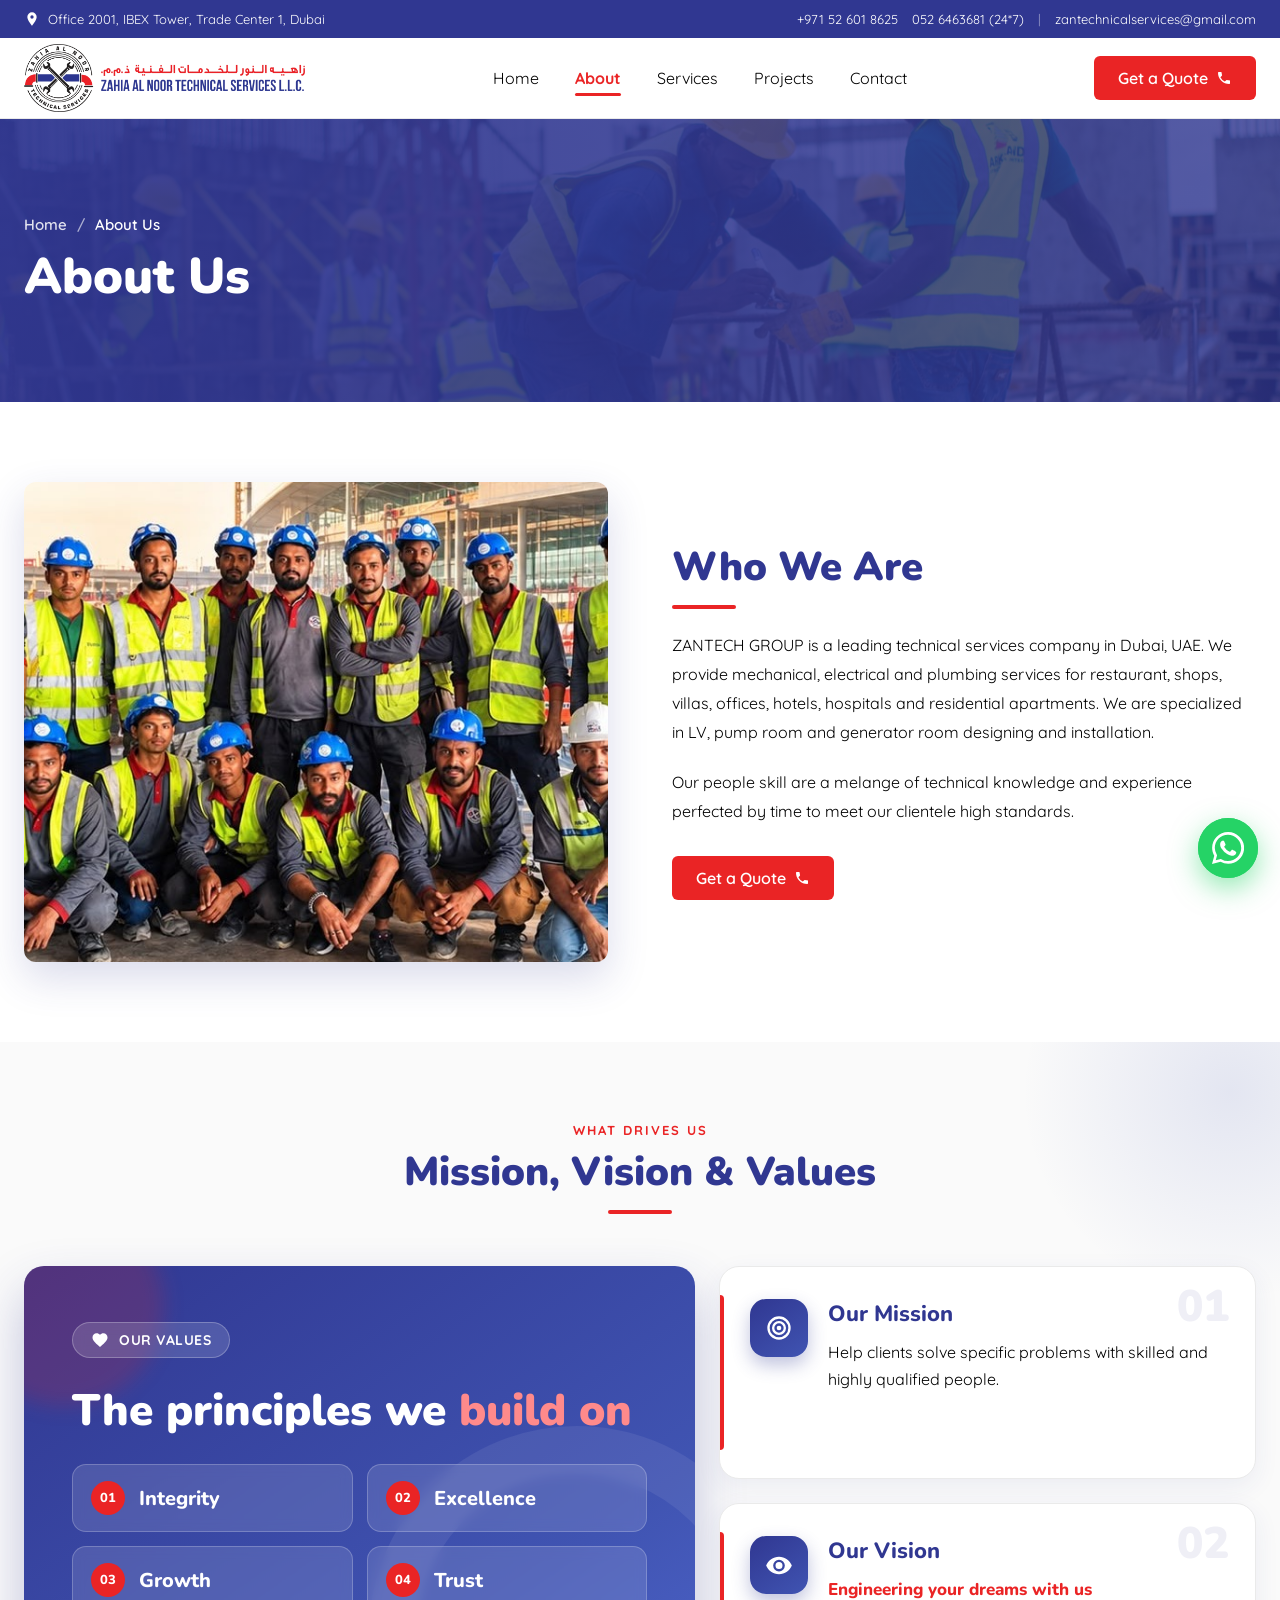
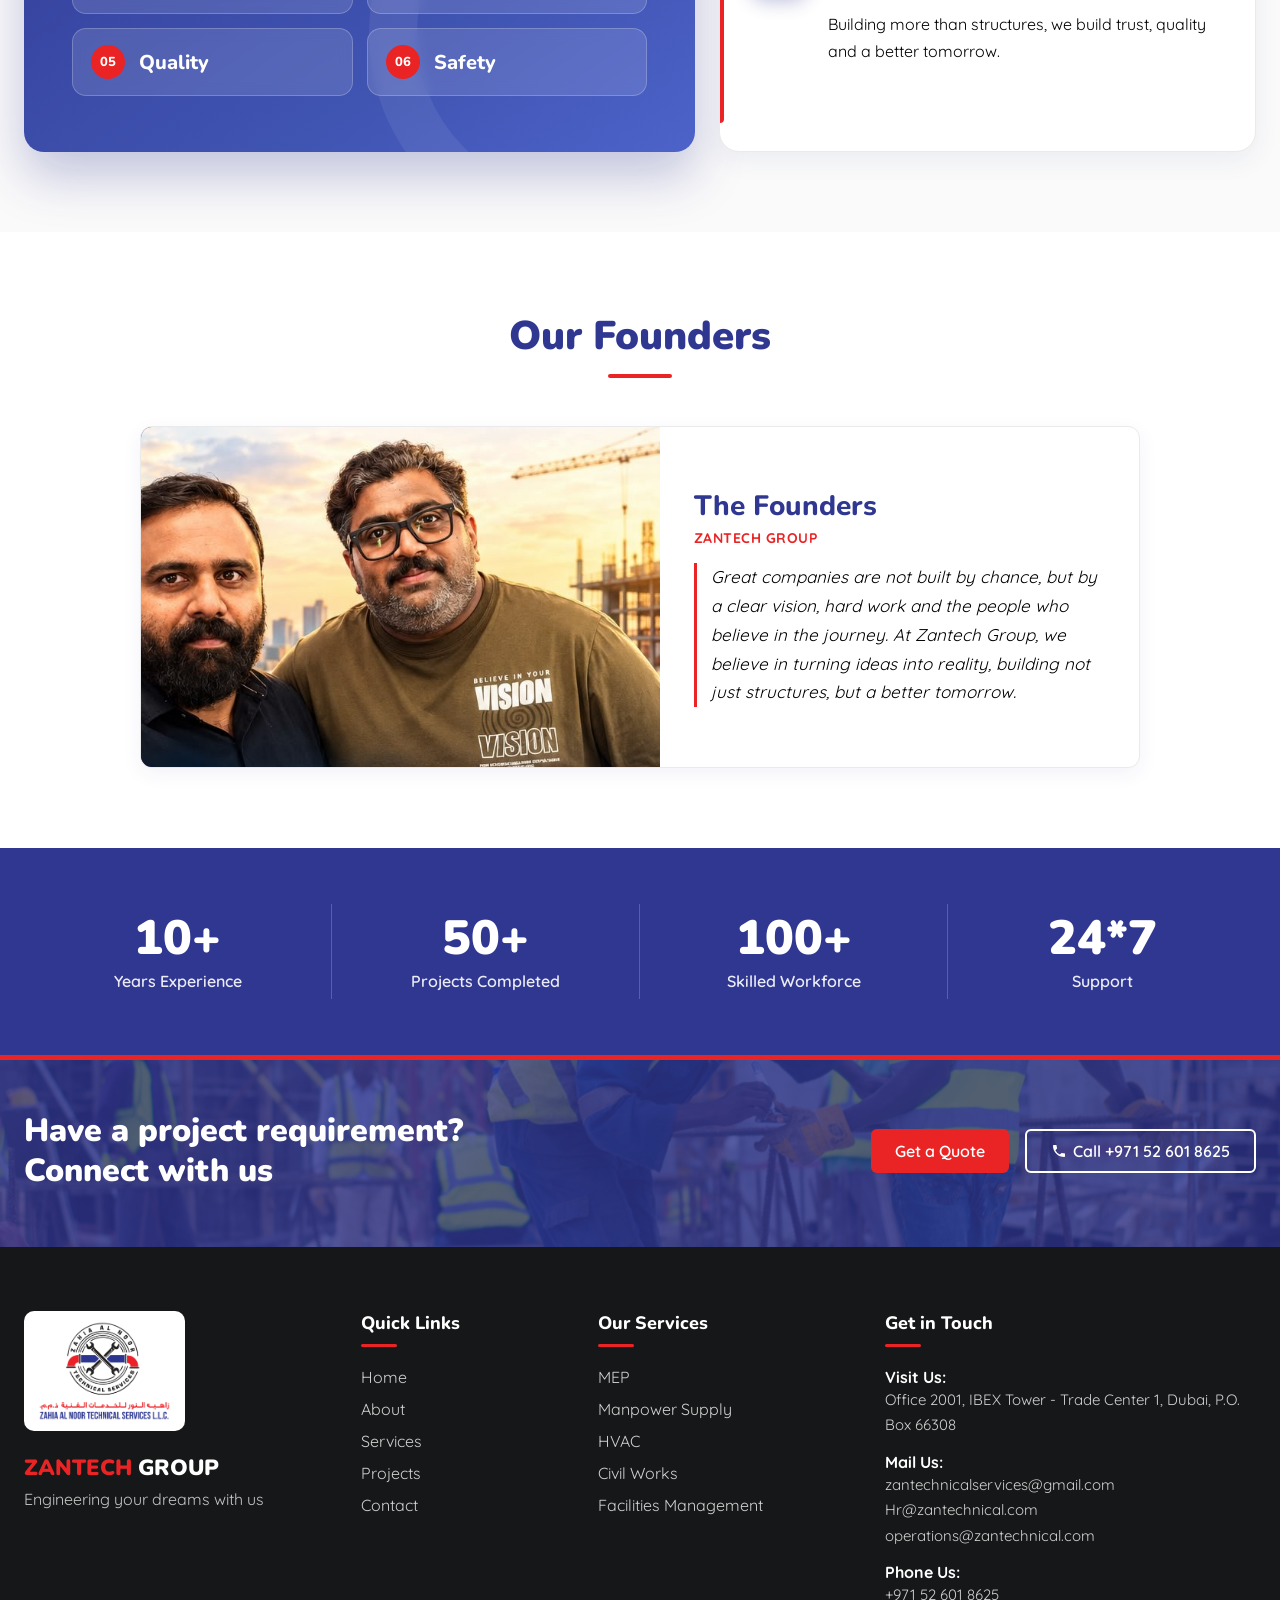
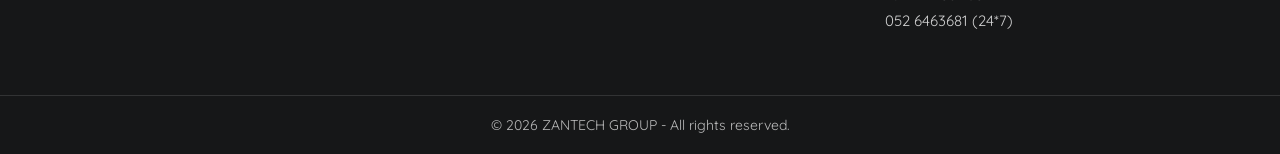
==== commit b2e64a99: "Update hero slider, rebuild projects page as zoom gallery, add founders section and image-only proje" ====
--- a/about.html
+++ b/about.html
@@ -129,27 +129,15 @@
   <!-- LEADERSHIP -->
   <section class="leaders">
     <div class="container">
-      <h2 class="sec-title">Our Leadership</h2>
+      <h2 class="sec-title">Our Founders</h2>
       <span class="underline"></span>
-      <div class="leader-grid">
+      <div class="leader-grid leader-single">
         <article class="leader-card">
-          <div class="leader-photo" style="--img:url('images/leader-1.jpg')">
-            <svg viewBox="0 0 24 24" aria-hidden="true"><path d="M12 12a5 5 0 1 0-5-5 5 5 0 0 0 5 5zm0 2c-3.3 0-10 1.700-10 5v3h20v-3c0-3.300-6.700-5-10-5z"/></svg>
-          </div>
+          <div class="leader-photo" style="--img:url('images/about-founders.jpg')"></div>
           <div class="leader-body">
-            <h3>Founder Name</h3>
-            <span class="leader-role">Founder</span>
-            <blockquote>Building more than structures&hellip; We build trust, quality and a better tomorrow.</blockquote>
-          </div>
-        </article>
-        <article class="leader-card">
-          <div class="leader-photo" style="--img:url('images/leader-2.jpg')">
-            <svg viewBox="0 0 24 24" aria-hidden="true"><path d="M12 12a5 5 0 1 0-5-5 5 5 0 0 0 5 5zm0 2c-3.3 0-10 1.700-10 5v3h20v-3c0-3.300-6.700-5-10-5z"/></svg>
-          </div>
-          <div class="leader-body">
-            <h3>Co-Founder Name</h3>
-            <span class="leader-role">Co-Founder</span>
-            <blockquote>Building more than structures&hellip; We build trust, quality and a better tomorrow.</blockquote>
+            <h3>The Founders</h3>
+            <span class="leader-role">ZANTECH GROUP</span>
+            <blockquote>Great companies are not built by chance, but by a clear vision, hard work and the people who believe in the journey. At Zantech Group, we believe in turning ideas into reality, building not just structures, but a better tomorrow.</blockquote>
           </div>
         </article>
       </div>
@@ -224,7 +212,7 @@
   </footer>
 
   <!-- FLOATING WHATSAPP -->
-  <a href="https://wa.me/971526018625" class="wa-float" target="_blank" rel="noopener" aria-label="Chat on WhatsApp">
+  <a href="https://wa.me/971526463681" class="wa-float" target="_blank" rel="noopener" aria-label="Chat on WhatsApp">
     <svg viewBox="0 0 24 24" aria-hidden="true"><path d="M20.5 3.5A11.800 11.800 0 0 0 12 0C5.400 0 .1 5.300.1 11.900c0 2.100.5 4.100 1.600 5.900L0 24l6.400-1.700a11.900 11.900 0 0 0 5.700 1.500h.1c6.500 0 11.900-5.300 11.900-11.900 0-3.200-1.200-6.200-3.600-8.400zM12 21.800a9.900 9.900 0 0 1-5-1.400l-.4-.2-3.800 1 1-3.700-.2-.4a9.800 9.800 0 0 1-1.500-5.200c0-5.400 4.400-9.800 9.900-9.800 2.600 0 5.100 1 7 2.900a9.800 9.800 0 0 1 2.900 7c0 5.400-4.500 9.800-9.900 9.800zm5.400-7.400c-.3-.1-1.800-.9-2-1-.3-.1-.5-.1-.7.1-.2.300-.8 1-.9 1.200-.2.200-.3.200-.6.100a8 8 0 0 1-4-3.500c-.3-.5.300-.5.900-1.600.1-.2 0-.4 0-.5l-.9-2.100c-.2-.5-.5-.5-.7-.5h-.6c-.2 0-.5.100-.8.400-.3.300-1 1-1 2.500s1.100 2.900 1.200 3.100c.2.200 2.100 3.200 5.100 4.500 1.900.8 2.600.9 3.500.7.600-.1 1.800-.7 2-1.400.3-.7.3-1.300.2-1.400-.1-.2-.3-.3-.6-.4z"/></svg>
   </a>
 
--- a/home.css
+++ b/home.css
@@ -137,7 +137,7 @@
   .dots { margin-left: 0; }
 }
 
-.slide-1::before { background-position: 70% center; }
+.slide-1::before { background-position: right center; }
 .slide-3::before { background-position: 70% center; }
 
 /* ===== SHARED SECTION HEADINGS ===== */
@@ -307,3 +307,25 @@
 }
 
 .about-img img { object-position: 38% center; }
+
+/* Sister concern logo images: grey until hovered */
+.wm-img { height: 52px; width: auto; max-width: 100%; display: block; object-fit: contain; filter: grayscale(1); opacity: .7; transition: filter .3s, opacity .3s, transform .3s; }
+.concern-strip li:hover .wm-img { filter: none; opacity: 1; transform: scale(1.05); }
+@media (max-width: 1024px) { .wm-img { height: 44px; } }
+@media (max-width: 767px) { .wm-img { height: 38px; max-width: 150px; } }
+.slide-4::before { background-position: right center; }
+
+/* Projects image slider */
+.ps { position: relative; margin-top: 48px; }
+.ps-track { display: flex; gap: 20px; overflow-x: auto; scroll-snap-type: x mandatory; scrollbar-width: none; -webkit-overflow-scrolling: touch; }
+.ps-track::-webkit-scrollbar { display: none; }
+.ps-item { flex: 0 0 calc((100% - 40px) / 3); scroll-snap-align: start; height: 320px; border-radius: 14px; overflow: hidden; background: var(--primary); box-shadow: 0 8px 26px rgba(48,55,145,.14); }
+.ps-item img { width: 100%; height: 100%; object-fit: cover; display: block; transition: transform .6s; }
+.ps-item:hover img { transform: scale(1.07); }
+.ps-arrow { position: absolute; top: 50%; z-index: 2; width: 46px; height: 46px; margin-top: -23px; border: 0; border-radius: 50%; cursor: pointer; background: var(--white); box-shadow: 0 6px 18px rgba(0,0,0,.25); display: grid; place-items: center; transition: .2s; }
+.ps-arrow svg { width: 24px; height: 24px; fill: var(--primary); }
+.ps-arrow:hover { background: var(--secondary); }
+.ps-arrow:hover svg { fill: #fff; }
+.ps-prev { left: -14px; } .ps-next { right: -14px; }
+@media (max-width: 1024px) { .ps-item { flex-basis: calc((100% - 20px) / 2); height: 300px; } }
+@media (max-width: 767px) { .ps { margin-top: 32px; } .ps-item { flex-basis: 100%; height: 260px; } .ps-prev { left: 8px; } .ps-next { right: 8px; } .ps-arrow { width: 40px; height: 40px; margin-top: -20px; } }
--- a/about.css
+++ b/about.css
@@ -133,3 +133,12 @@
 
 /* real team photo: keep faces in frame when cropped */
 .who-img img, .about-img img { object-position: 38% center; }
+
+/* Single founders card */
+.leader-single { grid-template-columns: 1fr; max-width: 1000px; }
+.leader-single .leader-photo { flex-basis: 52%; min-height: 340px; }
+.leader-single .leader-photo::before { background-position: center; }
+.leader-single .leader-body { padding: 36px 34px; }
+.leader-single .leader-body h3 { font-size: 28px; }
+.leader-single .leader-body blockquote { font-size: 17px; }
+@media (max-width: 767px) { .leader-single .leader-photo { flex-basis: auto; min-height: 240px; } .leader-single .leader-body { padding: 26px 22px; } }
